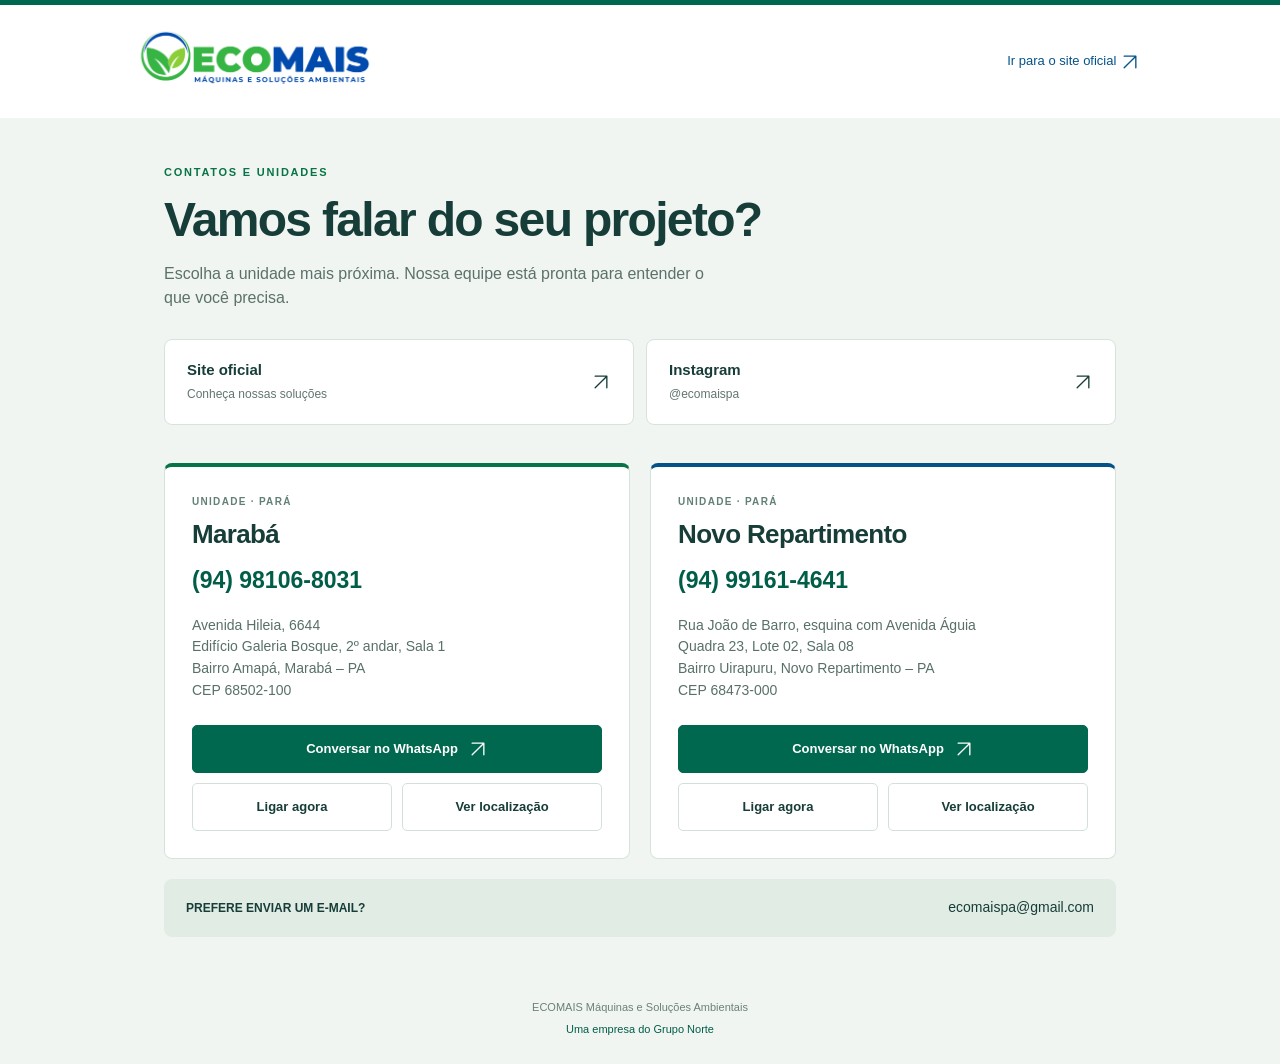
==== contatos/index.html @ 3aaa5fad "Add dedicated contact hub with unit WhatsApp, maps and social links; preserve QR destination" ====
<!doctype html>
<html lang="pt-BR">
<head>
<meta charset="utf-8"><meta name="viewport" content="width=device-width, initial-scale=1">
<title>Contatos e unidades | ECOMAIS</title>
<meta name="description" content="Fale com a ECOMAIS em Marabá e Novo Repartimento. WhatsApp, telefones, endereços, localização e Instagram em um só lugar.">
<meta name="theme-color" content="#005d47"><link rel="canonical" href="https://ecomaispa.com/contatos/">
<link rel="icon" href="/favicon.ico">
<style>
*{box-sizing:border-box}body{margin:0;font-family:Arial,Helvetica,sans-serif;color:#173d38;background:#f0f5f2;line-height:1.55}a{color:inherit;text-decoration:none}a:focus-visible{outline:3px solid #2178b6;outline-offset:4px}.brand-bar{background:white;border-top:5px solid #00684e;padding:25px 24px}.bar-inner{max-width:1000px;margin:auto;display:flex;align-items:center;justify-content:space-between;gap:20px}.logo{width:230px;height:55px}.back{font-size:13px;color:#03528a}.wrap{max-width:1000px;margin:auto;padding:46px 24px 36px}.eyebrow{font-size:11px;letter-spacing:.16em;font-weight:700;color:#087347;margin:0 0 12px}h1{font-size:clamp(32px,5vw,48px);line-height:1.12;letter-spacing:-.035em;margin:0 0 15px;font-weight:600}.intro{color:#5b716a;max-width:570px;margin:0 0 28px}.channels{display:grid;grid-template-columns:1fr 1fr;gap:12px;margin-bottom:38px}.channel{display:flex;align-items:center;justify-content:space-between;gap:12px;border:1px solid #d6e3db;background:white;padding:18px 22px;border-radius:8px}.channel strong{display:block;font-size:15px}.channel small{font-size:12px;color:#62766f}.arrow{width:20px;height:20px;flex:none}.units{display:grid;grid-template-columns:1fr 1fr;gap:20px}.unit{background:white;border:1px solid #d6e3db;border-top:4px solid #087347;border-radius:8px;padding:27px;display:flex;flex-direction:column}.unit:nth-child(2){border-top-color:#03528a}.unit-label{font-size:10px;letter-spacing:.13em;color:#638077;font-weight:700}h2{font-size:26px;margin:9px 0 13px;line-height:1.2;letter-spacing:-.025em}.phone{font-size:23px;font-weight:600;display:inline-block;margin:0 0 16px;color:#005d47}address{font-size:14px;font-style:normal;color:#587068;margin:0 0 24px;flex:1}.actions{display:grid;grid-template-columns:1fr 1fr;gap:10px}.action{min-height:48px;display:flex;align-items:center;justify-content:center;gap:10px;padding:12px;font-size:13px;font-weight:600;border:1px solid #d2e0d7;border-radius:5px}.primary{grid-column:1/-1;background:#00684e;color:#fff;border-color:#00684e}.primary:hover{background:#004e3c}.action:not(.primary):hover,.channel:hover{background:#eaf3ed}.email{margin-top:20px;display:flex;align-items:center;justify-content:space-between;gap:15px;background:#e1ece5;padding:18px 22px;border-radius:8px;font-size:14px}.email strong{display:block;font-size:12px}.email a{overflow-wrap:anywhere}footer{text-align:center;font-size:11px;color:#6c8178;padding:26px 20px}.group{display:inline-block;margin-top:5px;color:#005d47}@media(max-width:600px){.brand-bar{padding:20px}.logo{width:195px;height:47px}.back{font-size:12px}.wrap{padding:30px 20px 20px}.channels{margin-bottom:26px;gap:10px}.channel{padding:15px 12px}.channel small{font-size:11px}.units{grid-template-columns:1fr;gap:18px}.unit{padding:23px}.email{align-items:flex-start;flex-direction:column;gap:3px}.intro{font-size:14px}.back span{display:none}}@media(max-width:350px){.logo{width:175px}.channels{grid-template-columns:1fr}}
</style>
</head>
<body>
<svg width="0" height="0" aria-hidden="true" style="position:absolute"><symbol id="arrow" viewBox="0 0 24 24"><path d="M5 19 19 5M5 5h14v14" fill="none" stroke="currentColor" stroke-width="1.6" stroke-linecap="round" stroke-linejoin="round"/></symbol></svg>
<header class="brand-bar"><div class="bar-inner"><a href="/" aria-label="ECOMAIS — site oficial"><svg class="logo" viewBox="66 154 1869 444" role="img" aria-label="ECOMAIS Máquinas e Soluções Ambientais"><image href="/assets/logo-ecomais-transparente.png" width="2048" height="758"/></svg></a><a class="back" href="/">Ir para o site <span>oficial</span> <svg class="arrow" style="vertical-align:middle" aria-hidden="true"><use href="#arrow"/></svg></a></div></header>
<main class="wrap"><p class="eyebrow">CONTATOS E UNIDADES</p><h1>Vamos falar do seu projeto?</h1><p class="intro">Escolha a unidade mais próxima. Nossa equipe está pronta para entender o que você precisa.</p>
<nav class="channels" aria-label="Canais oficiais"><a class="channel" href="/"><span><strong>Site oficial</strong><small>Conheça nossas soluções</small></span><svg class="arrow" aria-hidden="true"><use href="#arrow"/></svg></a><a class="channel" href="https://www.instagram.com/ecomaispa/" target="_blank" rel="noopener noreferrer"><span><strong>Instagram</strong><small>@ecomaispa</small></span><svg class="arrow" aria-hidden="true"><use href="#arrow"/></svg></a></nav>
<div class="units">
<section class="unit" aria-labelledby="maraba"><span class="unit-label">UNIDADE · PARÁ</span><h2 id="maraba">Marabá</h2><a class="phone" href="tel:+5594981068031">(94) 98106-8031</a><address>Avenida Hileia, 6644<br>Edifício Galeria Bosque, 2º andar, Sala 1<br>Bairro Amapá, Marabá – PA<br>CEP 68502-100</address><div class="actions"><a class="action primary" href="https://wa.me/5594981068031?text=Ol%C3%A1%2C%20ECOMAIS!%20Quero%20falar%20com%20a%20unidade%20de%20Marab%C3%A1%20sobre%20um%20servi%C3%A7o." target="_blank" rel="noopener noreferrer">Conversar no WhatsApp <svg class="arrow" aria-hidden="true"><use href="#arrow"/></svg></a><a class="action" href="tel:+5594981068031">Ligar agora</a><a class="action" href="https://www.google.com/maps/search/?api=1&amp;query=Avenida%20Hileia%2C%206644%2C%20Edif%C3%ADcio%20Galeria%20Bosque%2C%20Amap%C3%A1%2C%20Marab%C3%A1%2C%20PA%2C%2068502-100" target="_blank" rel="noopener noreferrer">Ver localização</a></div></section>
<section class="unit" aria-labelledby="repartimento"><span class="unit-label">UNIDADE · PARÁ</span><h2 id="repartimento">Novo Repartimento</h2><a class="phone" href="tel:+5594991614641">(94) 99161-4641</a><address>Rua João de Barro, esquina com Avenida Águia<br>Quadra 23, Lote 02, Sala 08<br>Bairro Uirapuru, Novo Repartimento – PA<br>CEP 68473-000</address><div class="actions"><a class="action primary" href="https://wa.me/5594991614641?text=Ol%C3%A1%2C%20ECOMAIS!%20Quero%20falar%20com%20a%20unidade%20de%20Novo%20Repartimento%20sobre%20um%20servi%C3%A7o." target="_blank" rel="noopener noreferrer">Conversar no WhatsApp <svg class="arrow" aria-hidden="true"><use href="#arrow"/></svg></a><a class="action" href="tel:+5594991614641">Ligar agora</a><a class="action" href="https://www.google.com/maps/search/?api=1&amp;query=Rua%20Jo%C3%A3o%20de%20Barro%2C%20esquina%20com%20Avenida%20%C3%81guia%2C%20Quadra%2023%2C%20Lote%2002%2C%20Bairro%20Uirapuru%2C%20Novo%20Repartimento%2C%20PA%2C%2068473-000" target="_blank" rel="noopener noreferrer">Ver localização</a></div></section>
</div><div class="email"><strong>PREFERE ENVIAR UM E-MAIL?</strong><a href="mailto:ecomaispa@gmail.com">ecomaispa@gmail.com</a></div>
</main><footer>ECOMAIS Máquinas e Soluções Ambientais<br><a class="group" href="https://gruponortebr.com/" target="_blank" rel="noopener noreferrer">Uma empresa do Grupo Norte</a></footer>
</body></html>
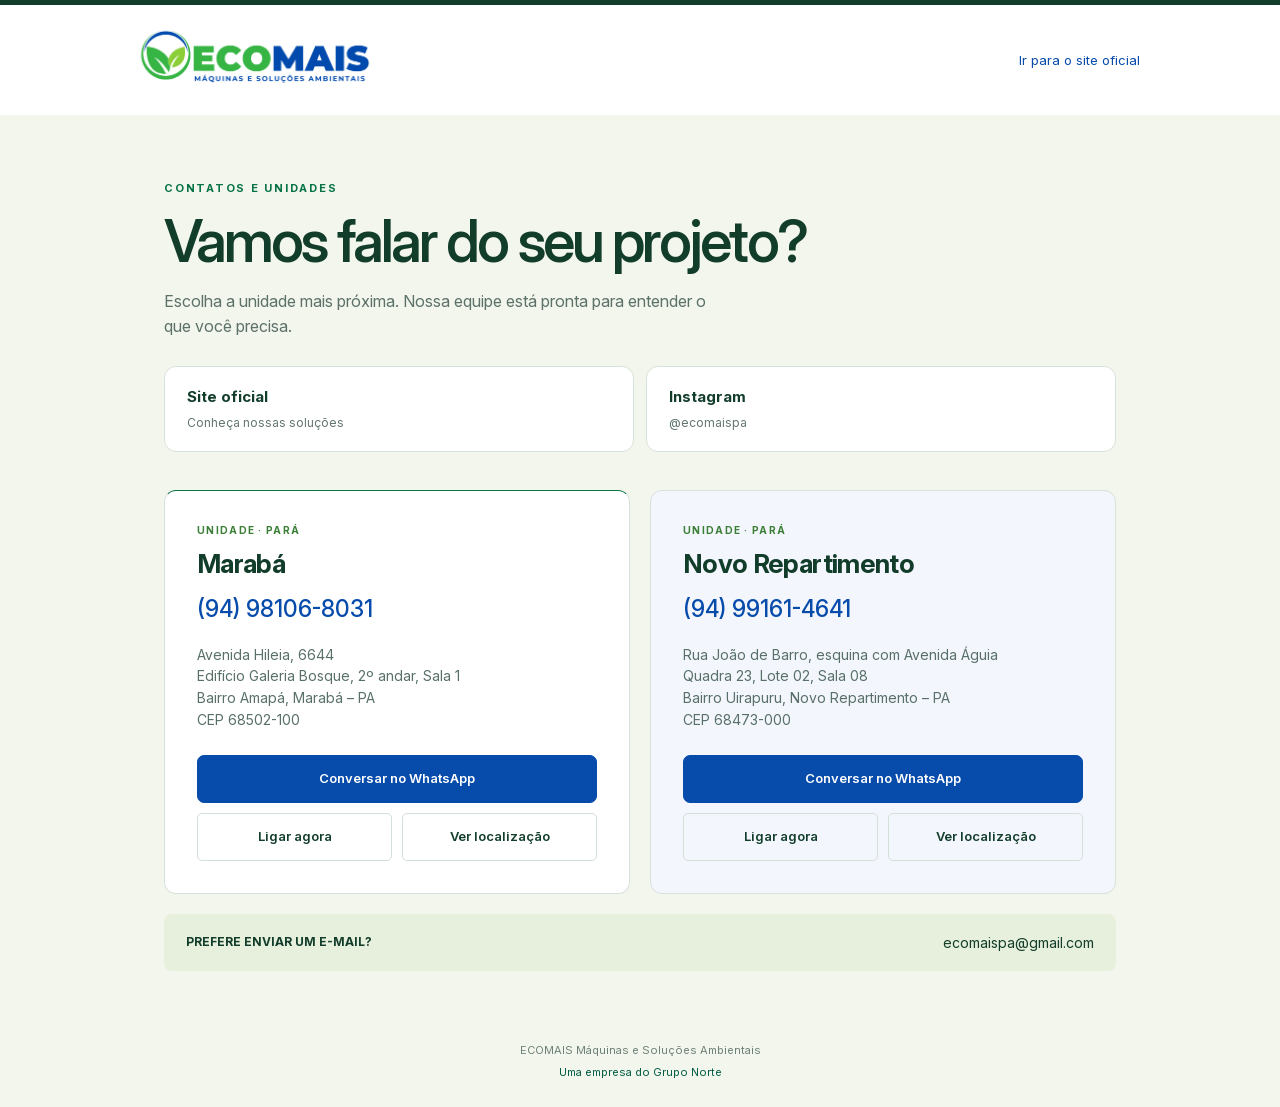
==== commit 3841abcb: "Reforma comercial ECOMAIS: identidade verde e azul, serviços e orçamento" ====
--- a/contatos/index.html
+++ b/contatos/index.html
@@ -9,15 +9,15 @@
 <style>
 *{box-sizing:border-box}body{margin:0;font-family:Arial,Helvetica,sans-serif;color:#173d38;background:#f0f5f2;line-height:1.55}a{color:inherit;text-decoration:none}a:focus-visible{outline:3px solid #2178b6;outline-offset:4px}.brand-bar{background:white;border-top:5px solid #00684e;padding:25px 24px}.bar-inner{max-width:1000px;margin:auto;display:flex;align-items:center;justify-content:space-between;gap:20px}.logo{width:230px;height:55px}.back{font-size:13px;color:#03528a}.wrap{max-width:1000px;margin:auto;padding:46px 24px 36px}.eyebrow{font-size:11px;letter-spacing:.16em;font-weight:700;color:#087347;margin:0 0 12px}h1{font-size:clamp(32px,5vw,48px);line-height:1.12;letter-spacing:-.035em;margin:0 0 15px;font-weight:600}.intro{color:#5b716a;max-width:570px;margin:0 0 28px}.channels{display:grid;grid-template-columns:1fr 1fr;gap:12px;margin-bottom:38px}.channel{display:flex;align-items:center;justify-content:space-between;gap:12px;border:1px solid #d6e3db;background:white;padding:18px 22px;border-radius:8px}.channel strong{display:block;font-size:15px}.channel small{font-size:12px;color:#62766f}.arrow{width:20px;height:20px;flex:none}.units{display:grid;grid-template-columns:1fr 1fr;gap:20px}.unit{background:white;border:1px solid #d6e3db;border-top:4px solid #087347;border-radius:8px;padding:27px;display:flex;flex-direction:column}.unit:nth-child(2){border-top-color:#03528a}.unit-label{font-size:10px;letter-spacing:.13em;color:#638077;font-weight:700}h2{font-size:26px;margin:9px 0 13px;line-height:1.2;letter-spacing:-.025em}.phone{font-size:23px;font-weight:600;display:inline-block;margin:0 0 16px;color:#005d47}address{font-size:14px;font-style:normal;color:#587068;margin:0 0 24px;flex:1}.actions{display:grid;grid-template-columns:1fr 1fr;gap:10px}.action{min-height:48px;display:flex;align-items:center;justify-content:center;gap:10px;padding:12px;font-size:13px;font-weight:600;border:1px solid #d2e0d7;border-radius:5px}.primary{grid-column:1/-1;background:#00684e;color:#fff;border-color:#00684e}.primary:hover{background:#004e3c}.action:not(.primary):hover,.channel:hover{background:#eaf3ed}.email{margin-top:20px;display:flex;align-items:center;justify-content:space-between;gap:15px;background:#e1ece5;padding:18px 22px;border-radius:8px;font-size:14px}.email strong{display:block;font-size:12px}.email a{overflow-wrap:anywhere}footer{text-align:center;font-size:11px;color:#6c8178;padding:26px 20px}.group{display:inline-block;margin-top:5px;color:#005d47}@media(max-width:600px){.brand-bar{padding:20px}.logo{width:195px;height:47px}.back{font-size:12px}.wrap{padding:30px 20px 20px}.channels{margin-bottom:26px;gap:10px}.channel{padding:15px 12px}.channel small{font-size:11px}.units{grid-template-columns:1fr;gap:18px}.unit{padding:23px}.email{align-items:flex-start;flex-direction:column;gap:3px}.intro{font-size:14px}.back span{display:none}}@media(max-width:350px){.logo{width:175px}.channels{grid-template-columns:1fr}}
 </style>
-</head>
+<style>@font-face{font-family:Inter;src:url('/assets/fonts/inter-latin.woff2') format('woff2');font-weight:100 900;font-display:swap}body{font-family:Inter,Arial,sans-serif;background:#f3f6ec;color:#123d2a}.brand-bar{border-top-color:#123d2a;padding-block:24px}.wrap{padding-top:65px;padding-bottom:45px}h1{font-weight:550;font-size:clamp(36px,5vw,58px);letter-spacing:-.05em}.unit,.channel{border-radius:12px;box-shadow:none}.unit{border-top-width:1px;padding:32px}.unit:nth-child(2){background:#f3f6fc;border-top-color:#d6e3db}.unit-label{color:#3b7e36}.phone{color:#074bab;font-weight:500}.primary{background:#074bab;border-color:#074bab;border-radius:7px}.primary:hover{background:#063a83}.email{background:#e7efdd}.back{color:#074bab}@media(max-width:600px){.wrap{padding-top:38px}.unit{padding:25px}.logo{width:185px}.bar-inner{gap:15px}.back{font-size:11px}.phone{font-size:22px}}</style></head>
 <body>
 <svg width="0" height="0" aria-hidden="true" style="position:absolute"><symbol id="arrow" viewBox="0 0 24 24"><path d="M5 19 19 5M5 5h14v14" fill="none" stroke="currentColor" stroke-width="1.6" stroke-linecap="round" stroke-linejoin="round"/></symbol></svg>
-<header class="brand-bar"><div class="bar-inner"><a href="/" aria-label="ECOMAIS — site oficial"><svg class="logo" viewBox="66 154 1869 444" role="img" aria-label="ECOMAIS Máquinas e Soluções Ambientais"><image href="/assets/logo-ecomais-transparente.png" width="2048" height="758"/></svg></a><a class="back" href="/">Ir para o site <span>oficial</span> <svg class="arrow" style="vertical-align:middle" aria-hidden="true"><use href="#arrow"/></svg></a></div></header>
+<header class="brand-bar"><div class="bar-inner"><a href="/" aria-label="ECOMAIS — site oficial"><svg class="logo" viewBox="66 154 1869 444" role="img" aria-label="ECOMAIS Máquinas e Soluções Ambientais"><image href="/assets/logo-ecomais-transparente.png" width="2048" height="758"/></svg></a><a class="back" href="/">Ir para o site <span>oficial</span> </a></div></header>
 <main class="wrap"><p class="eyebrow">CONTATOS E UNIDADES</p><h1>Vamos falar do seu projeto?</h1><p class="intro">Escolha a unidade mais próxima. Nossa equipe está pronta para entender o que você precisa.</p>
-<nav class="channels" aria-label="Canais oficiais"><a class="channel" href="/"><span><strong>Site oficial</strong><small>Conheça nossas soluções</small></span><svg class="arrow" aria-hidden="true"><use href="#arrow"/></svg></a><a class="channel" href="https://www.instagram.com/ecomaispa/" target="_blank" rel="noopener noreferrer"><span><strong>Instagram</strong><small>@ecomaispa</small></span><svg class="arrow" aria-hidden="true"><use href="#arrow"/></svg></a></nav>
+<nav class="channels" aria-label="Canais oficiais"><a class="channel" href="/"><span><strong>Site oficial</strong><small>Conheça nossas soluções</small></span></a><a class="channel" href="https://www.instagram.com/ecomaispa/" target="_blank" rel="noopener noreferrer"><span><strong>Instagram</strong><small>@ecomaispa</small></span></a></nav>
 <div class="units">
-<section class="unit" aria-labelledby="maraba"><span class="unit-label">UNIDADE · PARÁ</span><h2 id="maraba">Marabá</h2><a class="phone" href="tel:+5594981068031">(94) 98106-8031</a><address>Avenida Hileia, 6644<br>Edifício Galeria Bosque, 2º andar, Sala 1<br>Bairro Amapá, Marabá – PA<br>CEP 68502-100</address><div class="actions"><a class="action primary" href="https://wa.me/5594981068031?text=Ol%C3%A1%2C%20ECOMAIS!%20Quero%20falar%20com%20a%20unidade%20de%20Marab%C3%A1%20sobre%20um%20servi%C3%A7o." target="_blank" rel="noopener noreferrer">Conversar no WhatsApp <svg class="arrow" aria-hidden="true"><use href="#arrow"/></svg></a><a class="action" href="tel:+5594981068031">Ligar agora</a><a class="action" href="https://www.google.com/maps/search/?api=1&amp;query=Avenida%20Hileia%2C%206644%2C%20Edif%C3%ADcio%20Galeria%20Bosque%2C%20Amap%C3%A1%2C%20Marab%C3%A1%2C%20PA%2C%2068502-100" target="_blank" rel="noopener noreferrer">Ver localização</a></div></section>
-<section class="unit" aria-labelledby="repartimento"><span class="unit-label">UNIDADE · PARÁ</span><h2 id="repartimento">Novo Repartimento</h2><a class="phone" href="tel:+5594991614641">(94) 99161-4641</a><address>Rua João de Barro, esquina com Avenida Águia<br>Quadra 23, Lote 02, Sala 08<br>Bairro Uirapuru, Novo Repartimento – PA<br>CEP 68473-000</address><div class="actions"><a class="action primary" href="https://wa.me/5594991614641?text=Ol%C3%A1%2C%20ECOMAIS!%20Quero%20falar%20com%20a%20unidade%20de%20Novo%20Repartimento%20sobre%20um%20servi%C3%A7o." target="_blank" rel="noopener noreferrer">Conversar no WhatsApp <svg class="arrow" aria-hidden="true"><use href="#arrow"/></svg></a><a class="action" href="tel:+5594991614641">Ligar agora</a><a class="action" href="https://www.google.com/maps/search/?api=1&amp;query=Rua%20Jo%C3%A3o%20de%20Barro%2C%20esquina%20com%20Avenida%20%C3%81guia%2C%20Quadra%2023%2C%20Lote%2002%2C%20Bairro%20Uirapuru%2C%20Novo%20Repartimento%2C%20PA%2C%2068473-000" target="_blank" rel="noopener noreferrer">Ver localização</a></div></section>
+<section class="unit" aria-labelledby="maraba"><span class="unit-label">UNIDADE · PARÁ</span><h2 id="maraba">Marabá</h2><a class="phone" href="tel:+5594981068031">(94) 98106-8031</a><address>Avenida Hileia, 6644<br>Edifício Galeria Bosque, 2º andar, Sala 1<br>Bairro Amapá, Marabá – PA<br>CEP 68502-100</address><div class="actions"><a class="action primary" href="https://wa.me/5594981068031?text=Ol%C3%A1%2C%20ECOMAIS!%20Quero%20falar%20com%20a%20unidade%20de%20Marab%C3%A1%20sobre%20um%20servi%C3%A7o." target="_blank" rel="noopener noreferrer">Conversar no WhatsApp </a><a class="action" href="tel:+5594981068031">Ligar agora</a><a class="action" href="https://www.google.com/maps/search/?api=1&amp;query=Avenida%20Hileia%2C%206644%2C%20Edif%C3%ADcio%20Galeria%20Bosque%2C%20Amap%C3%A1%2C%20Marab%C3%A1%2C%20PA%2C%2068502-100" target="_blank" rel="noopener noreferrer">Ver localização</a></div></section>
+<section class="unit" aria-labelledby="repartimento"><span class="unit-label">UNIDADE · PARÁ</span><h2 id="repartimento">Novo Repartimento</h2><a class="phone" href="tel:+5594991614641">(94) 99161-4641</a><address>Rua João de Barro, esquina com Avenida Águia<br>Quadra 23, Lote 02, Sala 08<br>Bairro Uirapuru, Novo Repartimento – PA<br>CEP 68473-000</address><div class="actions"><a class="action primary" href="https://wa.me/5594991614641?text=Ol%C3%A1%2C%20ECOMAIS!%20Quero%20falar%20com%20a%20unidade%20de%20Novo%20Repartimento%20sobre%20um%20servi%C3%A7o." target="_blank" rel="noopener noreferrer">Conversar no WhatsApp </a><a class="action" href="tel:+5594991614641">Ligar agora</a><a class="action" href="https://www.google.com/maps/search/?api=1&amp;query=Rua%20Jo%C3%A3o%20de%20Barro%2C%20esquina%20com%20Avenida%20%C3%81guia%2C%20Quadra%2023%2C%20Lote%2002%2C%20Bairro%20Uirapuru%2C%20Novo%20Repartimento%2C%20PA%2C%2068473-000" target="_blank" rel="noopener noreferrer">Ver localização</a></div></section>
 </div><div class="email"><strong>PREFERE ENVIAR UM E-MAIL?</strong><a href="mailto:ecomaispa@gmail.com">ecomaispa@gmail.com</a></div>
 </main><footer>ECOMAIS Máquinas e Soluções Ambientais<br><a class="group" href="https://gruponortebr.com/" target="_blank" rel="noopener noreferrer">Uma empresa do Grupo Norte</a></footer>
 </body></html>
